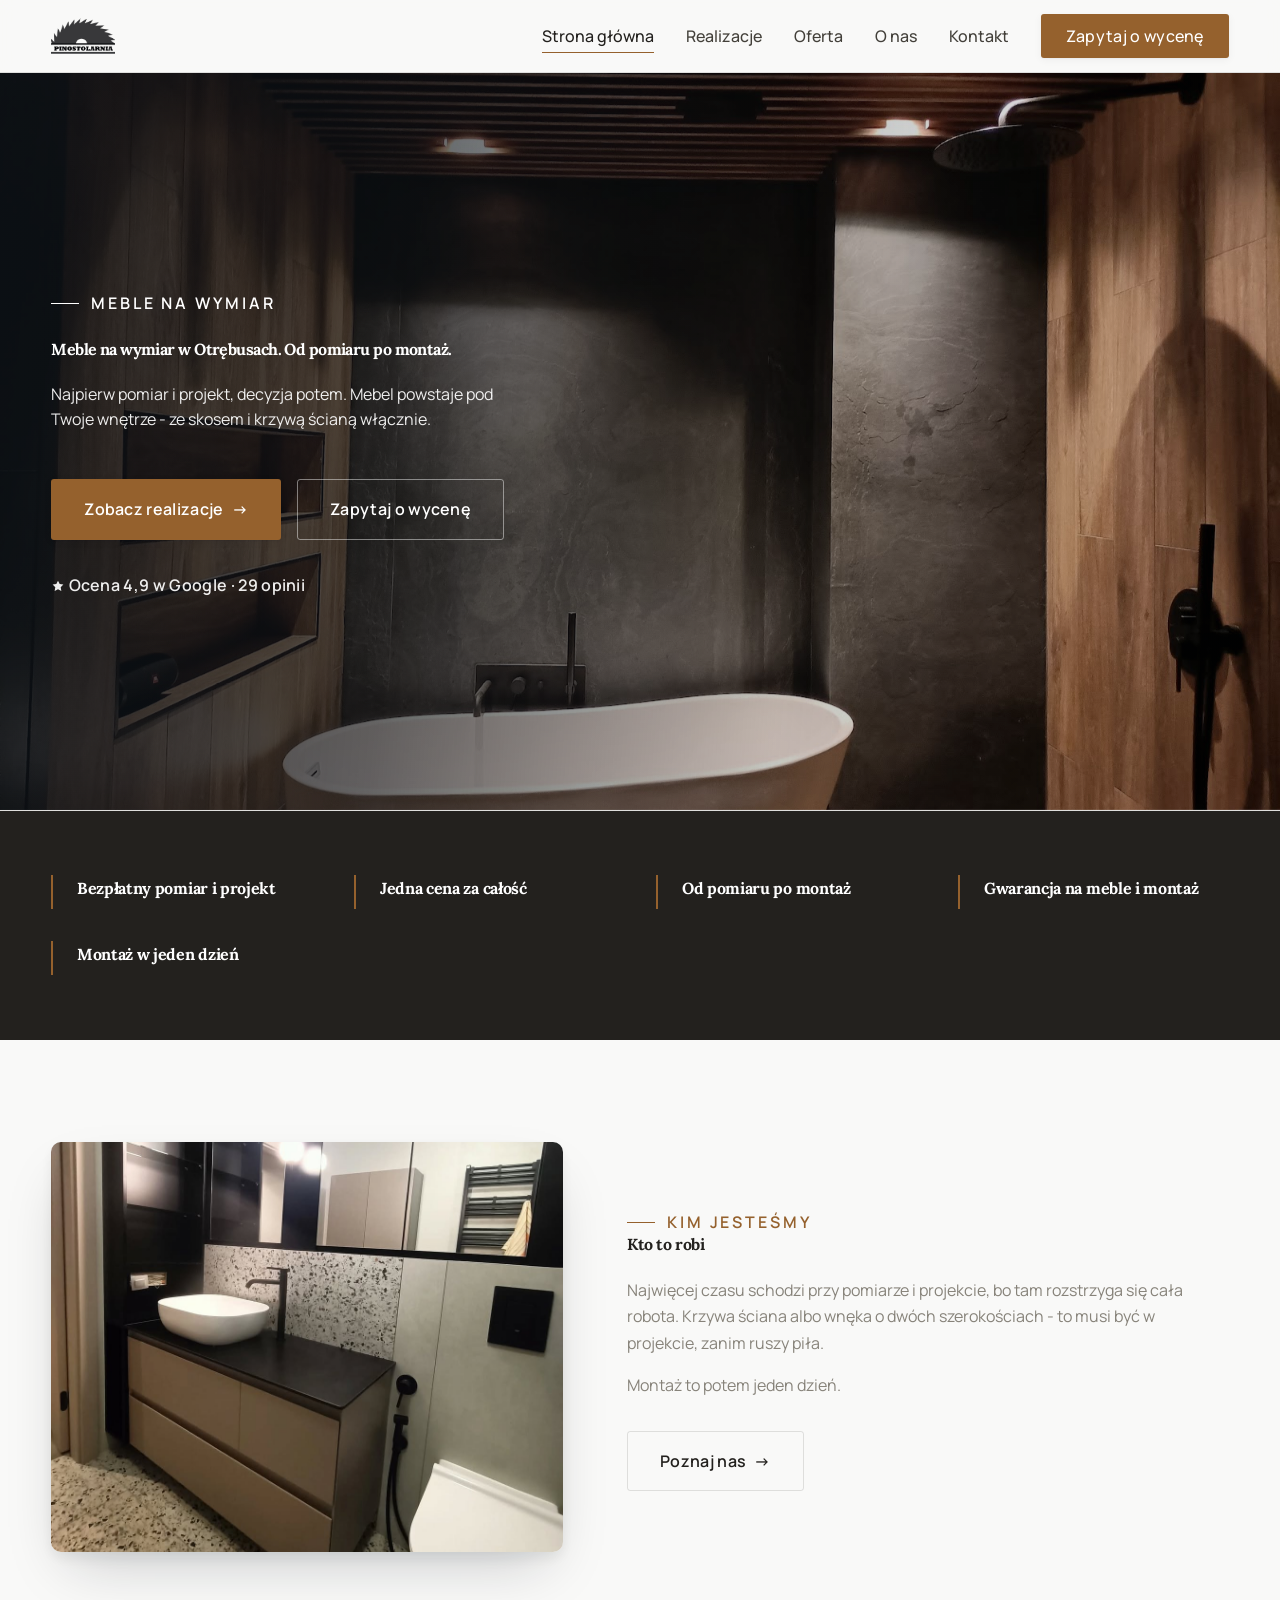
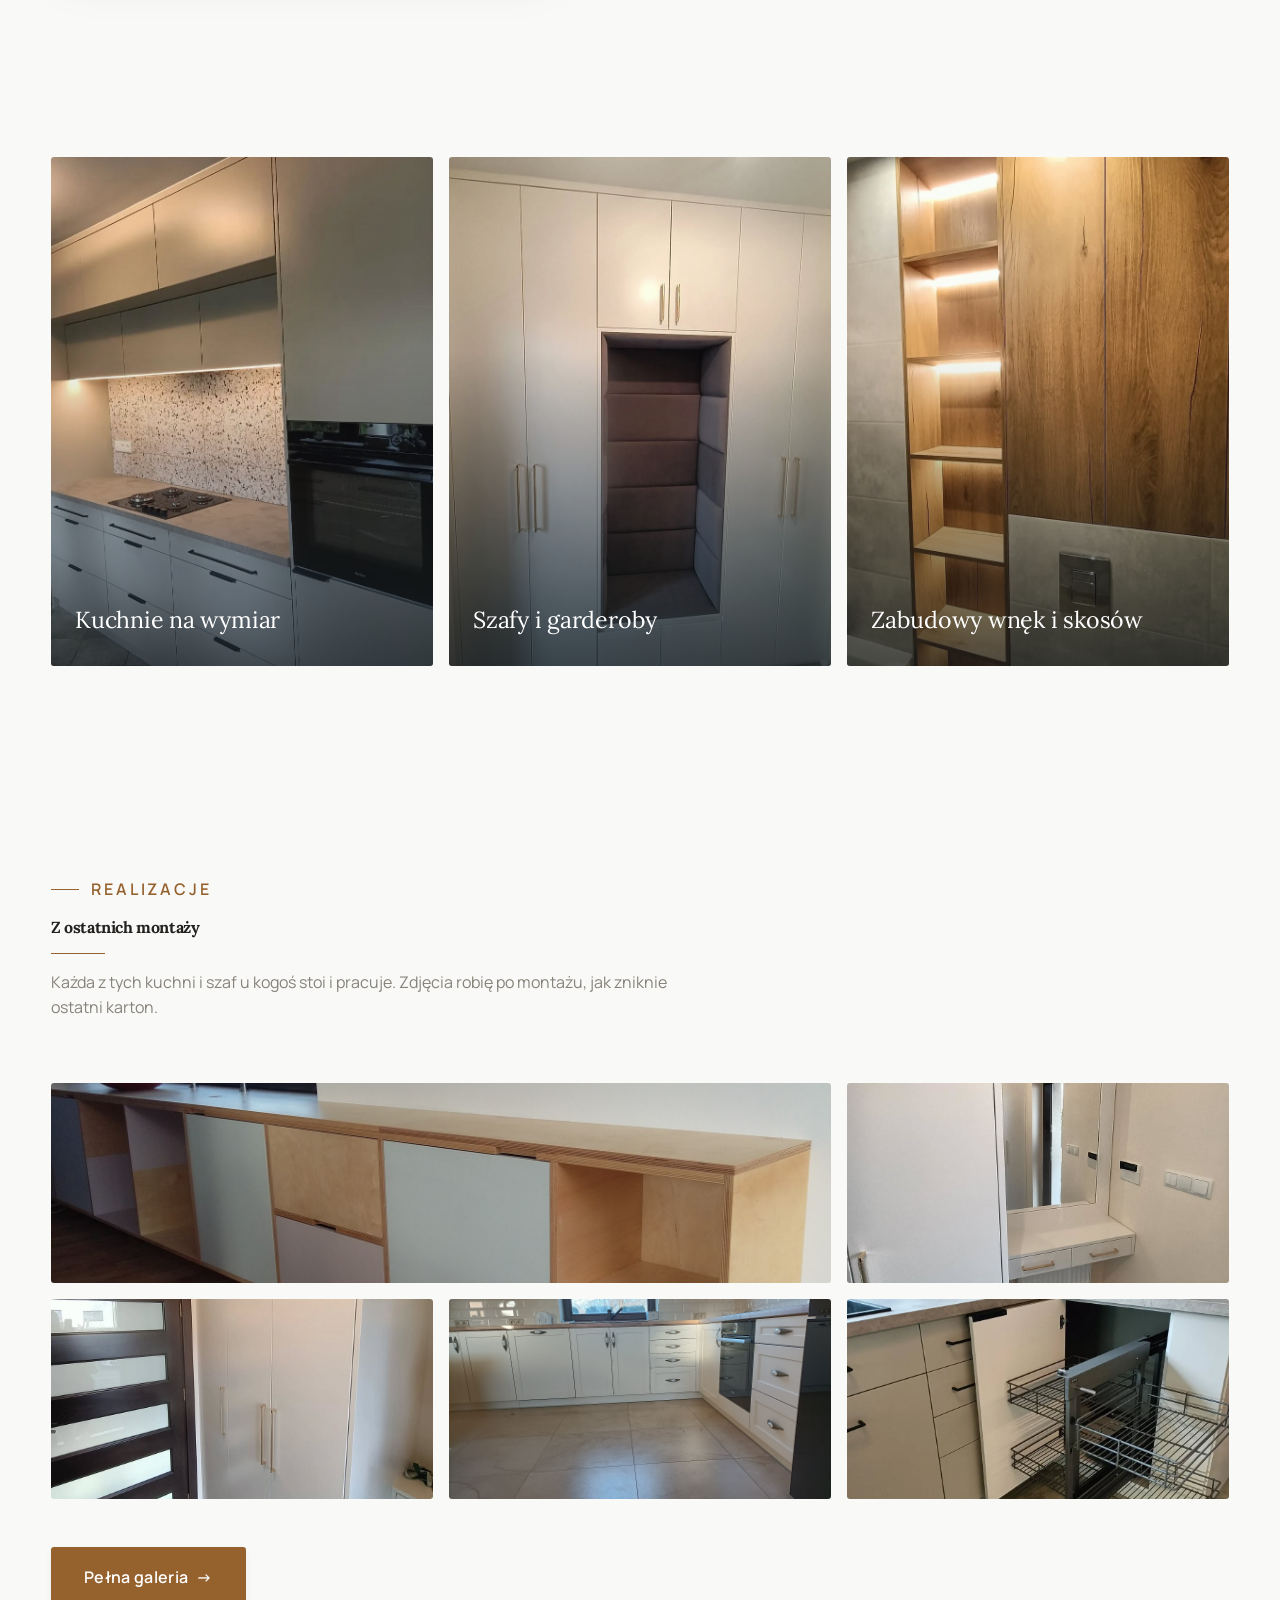
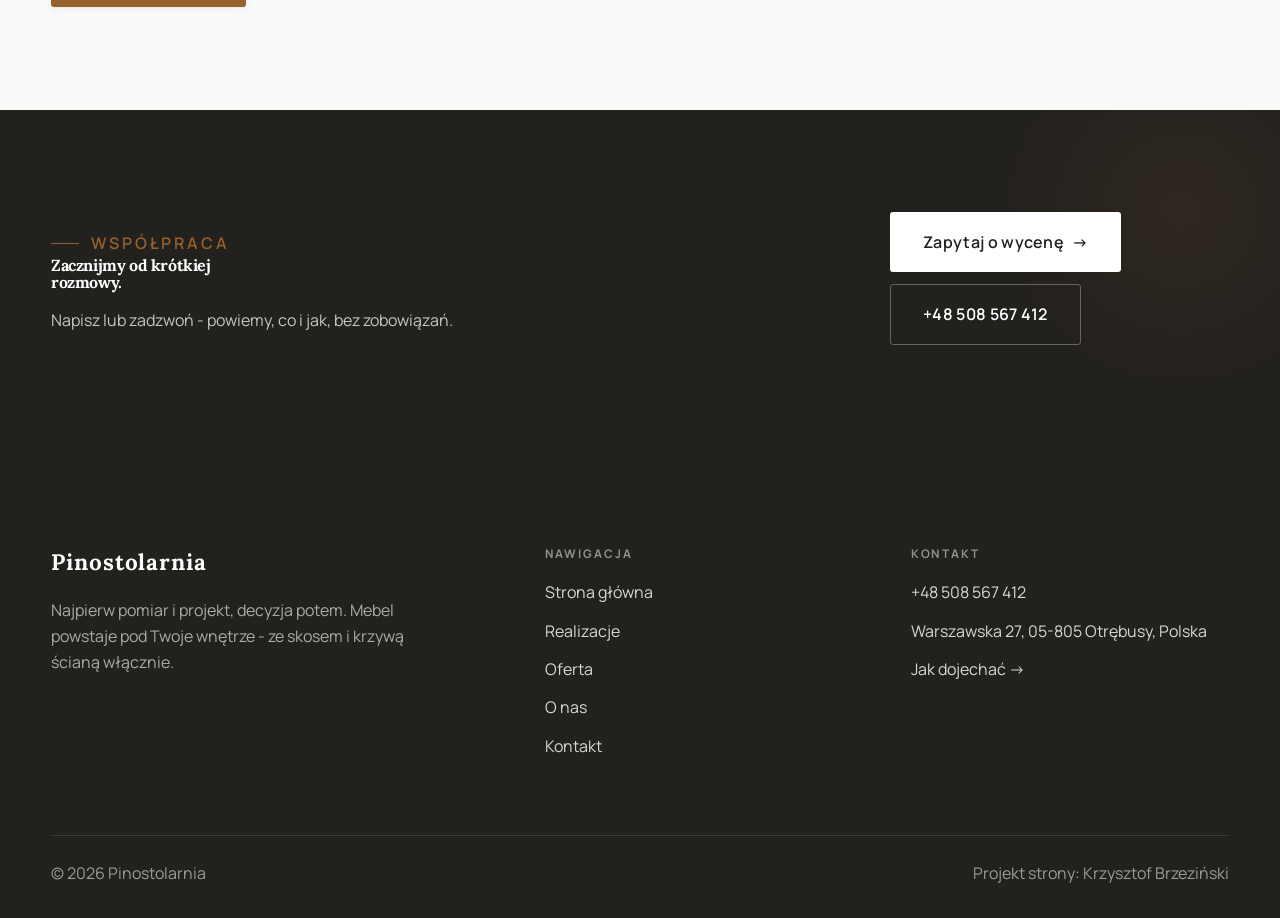
==== index.html @ 6ead6b7d "Strona demo: pinostolarnia" ====
<!DOCTYPE html>
<html lang="pl">
<head>
<meta charset="UTF-8">
<meta name="viewport" content="width=device-width, initial-scale=1.0">
<title>Meble na wymiar Otrębusy - kuchnie i szafy | Pinostolarnia</title>
<meta name="description" content="Meble na wymiar w Otrębusach: kuchnie, szafy i zabudowy pod Twoje wnętrze. Bezpłatny pomiar i projekt, jedna cena, montaż z gwarancją. Zadzwoń: +48 508 567 412.">
<link rel="preconnect" href="https://fonts.googleapis.com">
<link rel="preconnect" href="https://fonts.gstatic.com" crossorigin>
<link href="https://fonts.googleapis.com/css2?family=Lora:wght@500;600;700&family=Manrope:wght@400;500;600&display=swap" rel="stylesheet">
<link rel="stylesheet" href="assets/styles.css">
</head>
<body>

<header class="nav">
  <div class="wrap nav-inner">
    <a class="brand brand-has-logo" href="index.html"><img class="brand-logo" src="img/logo.png" alt="Pinostolarnia"></a>
    <nav class="nav-links">
      <a href="index.html" class="active">Strona główna</a>
      <a href="realizacje.html">Realizacje</a>
      <a href="oferta.html">Oferta</a>
      <a href="o-nas.html">O nas</a>
      <a href="kontakt.html">Kontakt</a>
      <a href="kontakt.html" class="btn btn-accent">Zapytaj o wycenę</a>
    </nav>
    <button class="nav-toggle" aria-label="Menu"><span></span><span></span><span></span></button>
  </div>
</header>

<section class="hero-cine">
  <img src="img/hero.jpg" alt="Pinostolarnia - Meble na wymiar w Otrębusach. Od pomiaru po montaż. ">
  <div class="wrap">
    <div class="hero-copy">
      <span class="eyebrow">Meble na wymiar</span>
      <h1>Meble na wymiar w Otrębusach. Od pomiaru po montaż. </h1>
      <p class="lead">Najpierw pomiar i projekt, decyzja potem. Mebel powstaje pod Twoje wnętrze - ze skosem i krzywą ścianą włącznie.</p>
      <div class="hero-actions">
        <a href="realizacje.html" class="btn btn-accent">Zobacz realizacje <span class="arr">→</span></a>
        <a href="kontakt.html" class="btn btn-ghost" style="color:#fff;border-color:rgba(255,255,255,.45)">Zapytaj o wycenę</a>
      </div>
      <div style="margin-top:var(--space-6);color:#fff;font-weight:600;letter-spacing:.02em;opacity:.92"><svg class="ico-star" width="14" height="14" viewBox="0 0 24 24" style="vertical-align:-2px" aria-hidden="true"><path d="M12 2.8l2.85 5.8 6.4.93-4.63 4.5 1.1 6.37L12 17.4l-5.72 3 1.1-6.37-4.63-4.5 6.4-.93L12 2.8Z" fill="currentColor"/></svg> Ocena 4,9 w Google · 29 opinii</div>
    </div>
  </div>
</section>
<section class="strip" style="padding-block:0">
  <div class="wrap">
    <div class="item reveal"><div class="k">Bezpłatny pomiar i projekt</div><div class="v"></div></div>
    <div class="item reveal"><div class="k">Jedna cena za całość</div><div class="v"></div></div>
    <div class="item reveal"><div class="k">Od pomiaru po montaż</div><div class="v"></div></div>
    <div class="item reveal"><div class="k">Gwarancja na meble i montaż</div><div class="v"></div></div>
    <div class="item reveal"><div class="k">Montaż w jeden dzień</div><div class="v"></div></div>
  </div>
</section>
<section>
  <div class="wrap split">
    <div class="split-art reveal"><img src="img/g1.jpg" alt="Pinostolarnia - realizacja" loading="lazy"></div>
    <div class="split-copy reveal">
      <span class="eyebrow">Kim jesteśmy</span>
      <h2>Kto to robi</h2>
      <p class="muted">Najwięcej czasu schodzi przy pomiarze i projekcie, bo tam rozstrzyga się cała robota. Krzywa ściana albo wnęka o dwóch szerokościach - to musi być w projekcie, zanim ruszy piła.</p>
      <p class="muted">Montaż to potem jeden dzień.</p>
      <a href="o-nas.html" class="btn btn-ghost">Poznaj nas <span class="arr">→</span></a>
    </div>
  </div>
</section>
<section class="gateways-band">
  <div class="wrap">
    <div class="gateways">
      <a href="oferta.html" class="gateway reveal"><img src="img/g2.jpg" alt="Kuchnie na wymiar" loading="lazy"><span class="g-ttl">Kuchnie na wymiar</span></a>
      <a href="oferta.html" class="gateway reveal"><img src="img/g3.jpg" alt="Szafy i garderoby" loading="lazy"><span class="g-ttl">Szafy i garderoby</span></a>
      <a href="oferta.html" class="gateway reveal"><img src="img/g4.jpg" alt="Zabudowy wnęk i skosów" loading="lazy"><span class="g-ttl">Zabudowy wnęk i skosów</span></a>
    </div>
  </div>
</section>
<section>
  <div class="wrap">
    <div class="head reveal">
      <span class="eyebrow">Realizacje</span>
      <h2>Z ostatnich montaży</h2>
      <p>Każda z tych kuchni i szaf u kogoś stoi i pracuje. Zdjęcia robię po montażu, jak zniknie ostatni karton.</p>
    </div>
    <div class="gallery">
      <div class="tile t-two3 reveal"><img src="img/g5.jpg" alt="Blat z litego drewna" loading="lazy"><div class="cap">Blat z litego drewna</div></div>
      <div class="tile t-third reveal"><img src="img/g6.jpg" alt="Mebel po montażu" loading="lazy"><div class="cap">Mebel po montażu</div></div>
      <div class="tile t-third reveal"><img src="img/g7.jpg" alt="Pinostolarnia" loading="lazy"></div>
      <div class="tile t-third reveal"><img src="img/g8.jpg" alt="Pinostolarnia" loading="lazy"></div>
      <div class="tile t-third reveal"><img src="img/g9.jpg" alt="Pinostolarnia" loading="lazy"></div>
    </div>
    <div style="margin-top:var(--space-7)" class="reveal"><a href="realizacje.html" class="btn btn-accent">Pełna galeria <span class="arr">→</span></a></div>
  </div>
</section>
<section class="cta">
  <div class="wrap">
    <div class="reveal">
      <span class="eyebrow">Współpraca</span>
      <h2>Zacznijmy od krótkiej rozmowy.</h2>
      <p>Napisz lub zadzwoń - powiemy, co i jak, bez zobowiązań.</p>
    </div>
    <div class="cta-actions reveal">
      <a href="kontakt.html" class="btn btn-light">Zapytaj o wycenę <span class="arr">→</span></a>
      <a href="tel:+48508567412" class="btn btn-ghost" style="color:#fff;border-color:rgba(255,255,255,.3)">+48 508 567 412</a>
    </div>
  </div>
</section>

<footer>
  <div class="wrap">
    <div class="foot-grid">
      <div class="foot-brand">
        <div class="name">Pinostolarnia</div>
        <p>Najpierw pomiar i projekt, decyzja potem. Mebel powstaje pod Twoje wnętrze - ze skosem i krzywą ścianą włącznie.</p>
      </div>
      <div class="foot-col">
        <h4>Nawigacja</h4>
        <a href="index.html">Strona główna</a>
        <a href="realizacje.html">Realizacje</a>
        <a href="oferta.html">Oferta</a>
        <a href="o-nas.html">O nas</a>
        <a href="kontakt.html">Kontakt</a>
      </div>
      <div class="foot-col">
        <h4>Kontakt</h4>
        <a href="tel:+48508567412">+48 508 567 412</a>
        <p>Warszawska 27, 05-805 Otrębusy, Polska</p>
        <a href="https://maps.google.com/?cid=7366572669131834254&g_mp=CiVnb29nbGUubWFwcy5wbGFjZXMudjEuUGxhY2VzLkdldFBsYWNlEAIYBCAA" target="_blank" rel="noopener">Jak dojechać →</a>
      </div>
    </div>
    <div class="foot-bot">
      <span>© 2026 Pinostolarnia</span>
      <span>Projekt strony: Krzysztof Brzeziński</span>
    </div>
  </div>
</footer>


<script src="assets/main.js"></script>
</body>
</html>
---- assets/styles.css ----
/* ============================================================
   STOLBASZ — premium, architektoniczny B2B fit-out
   Jasna paleta, zero brązu. System wg premium-web-craft.
   Projekt strony: Krzysztof Brzeziński
   ============================================================ */

:root{
  /* PALETA — jasna, architektoniczna, chłodna */
  --paper:#F3F1EC;          /* główne tło */
  --paper-2:#E6E3DB;        /* sekcje alternatywne (chłodny jasny szary) */
  --paper-3:#E6E3DB;        /* delikatne wypełnienia */
  --ink:#23211E;            /* tekst główny — chłodny grafit */
  --ink-soft:#43403A;       /* nagłówki drugorzędne */
  --muted:#87837A;          /* tekst poboczny */
  --line:rgba(35,33,30,.12);/* hairline */
  --accent:#8A6B3C;         /* stonowany petrol-slate — jedyny akcent */
  --accent-d:#6E5430;
  --accent-soft:rgba(138,107,60,.10);
  --dark:#23211E;           /* sekcje ciemne (stopka/CTA) */

  /* ODSTĘPY — skala 4/8 */
  --space-1:4px; --space-2:8px; --space-3:12px; --space-4:16px; --space-5:24px;
  --space-6:32px; --space-7:48px; --space-8:64px; --space-9:96px; --space-10:128px;

  /* TYPOGRAFIA — fluid clamp() (skala podbita 16.07.2026: większe, czytelniejsze litery — uwaga Adama) */
  --text-sm:clamp(.9rem,.87rem+.12vw,1rem);
  --text-base:clamp(1.08rem,1.04rem+.18vw,1.2rem);
  --text-lg:clamp(1.24rem,1.15rem+.34vw,1.44rem);
  --text-h3:clamp(1.34rem,1.22rem+.55vw,1.66rem);
  --text-h2:clamp(2.1rem,1.66rem+2.1vw,3.1rem);
  --text-h1:clamp(2.9rem,2.1rem+4vw,5.1rem);

  /* PROMIENIE — architektoniczne, raczej ostre */
  --r-sm:3px; --r-md:6px; --r-lg:10px;

  /* RUCH */
  --ease:cubic-bezier(.25,.46,.45,.94); --dur:.24s;

  /* CIENIE — miękkie, warstwowe */
  --sh-sm:0 1px 2px rgba(16,24,32,.04), 0 2px 8px rgba(16,24,32,.05);
  --sh-md:0 2px 6px rgba(16,24,32,.05), 0 12px 28px -8px rgba(16,24,32,.12);
  --sh-lg:0 6px 14px rgba(16,24,32,.07), 0 26px 56px -18px rgba(16,24,32,.22);

  --hairline:1px solid var(--line);

  --font-display:'Lora',serif;
  --font-body:'Manrope',sans-serif;
}

*{box-sizing:border-box;margin:0;padding:0}
html{scroll-behavior:smooth}
body{
  font-family:var(--font-body);
  font-size:var(--text-base);
  line-height:1.65;
  color:var(--ink);
  background:var(--paper);
  -webkit-font-smoothing:antialiased;
  text-rendering:optimizeLegibility;
}
img{max-width:100%;display:block}
a{color:inherit;text-decoration:none}

.wrap{width:min(92%,1180px);margin-inline:auto}
section{padding-block:clamp(52px,6.5vw,96px)}

h1,h2,h3{font-family:var(--font-display);font-weight:700;line-height:1.08;letter-spacing:-.02em;color:var(--ink)}
h1{font-size:var(--text-h1);letter-spacing:-.035em}
h2{font-size:var(--text-h2);letter-spacing:-.025em}
h3{font-size:var(--text-h3)}
p{max-width:65ch}

.eyebrow{
  font-family:var(--font-body);
  font-size:var(--text-sm);
  font-weight:600;
  letter-spacing:.18em;
  text-transform:uppercase;
  color:var(--accent);
  display:inline-flex;align-items:center;gap:var(--space-3);
}
.eyebrow::before{content:"";width:28px;height:1px;background:var(--accent);display:inline-block}

.muted{color:var(--muted)}
.lead{font-size:var(--text-lg);line-height:1.55;color:var(--ink-soft);max-width:50ch}

/* ---------- BUTTONS ---------- */
.btn{
  display:inline-flex;align-items:center;gap:var(--space-2);
  font-weight:600;font-size:var(--text-sm);letter-spacing:.02em;
  padding:var(--space-4) var(--space-6);
  border-radius:var(--r-sm);
  transition:transform var(--dur) var(--ease),box-shadow var(--dur) var(--ease),background var(--dur) var(--ease);
  cursor:pointer;border:1px solid transparent;
}
.btn-accent{background:var(--accent);color:#fff;box-shadow:var(--sh-sm)}
.btn-accent:hover{background:var(--accent-d);transform:translateY(-2px);box-shadow:var(--sh-md)}
.btn-accent:active{transform:translateY(0);box-shadow:var(--sh-sm)}
.btn-ghost{background:transparent;color:var(--ink);border-color:var(--line)}
.btn-ghost:hover{border-color:var(--accent);color:var(--accent);transform:translateY(-2px)}
.btn-light{background:#fff;color:var(--ink);box-shadow:var(--sh-sm)}
.btn-light:hover{transform:translateY(-2px);box-shadow:var(--sh-md)}
.btn .arr{transition:transform var(--dur) var(--ease)}
.btn:hover .arr{transform:translateX(4px)}

/* ---------- NAV ---------- */
.nav{
  position:sticky;top:0;z-index:50;
  background:color-mix(in srgb,var(--paper) 88%,transparent);
  backdrop-filter:saturate(140%) blur(10px);
  border-bottom:var(--hairline);
}
.nav-inner{display:flex;align-items:center;justify-content:space-between;height:72px}
.brand{display:flex;flex-direction:column;line-height:1}
.brand .name{font-family:var(--font-display);font-weight:800;font-size:1.35rem;letter-spacing:.04em}
.brand .sub{font-size:.62rem;letter-spacing:.34em;text-transform:uppercase;color:var(--muted);margin-top:5px}
.nav-links{display:flex;align-items:center;gap:var(--space-6)}
.nav-links a{font-size:var(--text-sm);font-weight:500;color:var(--ink-soft);position:relative;padding-block:4px;transition:color var(--dur) var(--ease)}
.nav-links a::after{content:"";position:absolute;left:0;bottom:0;width:0;height:1.5px;background:var(--accent);transition:width var(--dur) var(--ease)}
.nav-links a:hover,.nav-links a.active{color:var(--ink)}
.nav-links a:hover::after,.nav-links a.active::after{width:100%}
.nav-links .btn{padding:var(--space-2) var(--space-5)}
/* przyciski w nav: właściwy kolor (przebij .nav-links a) + bez podkreślenia */
.nav-links a.btn-accent{color:#fff}
.nav-links a.btn-ghost,.nav-links a.btn-light{color:var(--ink)}
.nav-links a.btn::after{display:none}
.nav-toggle{display:none;background:none;border:none;cursor:pointer;flex-direction:column;gap:5px;padding:8px}
.nav-toggle span{width:24px;height:2px;background:var(--ink);transition:var(--dur)}

/* ---------- HERO (split) ---------- */
.hero{position:relative;overflow:hidden;border-bottom:var(--hairline)}
.hero-grid{display:grid;grid-template-columns:1.05fr .95fr;gap:clamp(24px,4vw,60px);align-items:center;
  padding-block:clamp(36px,4.5vw,64px)}
.hero-copy .eyebrow{margin-bottom:var(--space-5)}
.hero-copy h1{margin-bottom:var(--space-5)}
.hero-copy .lead{margin-bottom:var(--space-7)}
.hero-actions{display:flex;flex-wrap:wrap;gap:var(--space-4)}
.hero-art{position:relative;aspect-ratio:4/3;border-radius:var(--r-lg);overflow:hidden;box-shadow:var(--sh-lg)}
.hero-art img{width:100%;height:100%;object-fit:cover}
.hero-art::after{content:"";position:absolute;inset:0;background:linear-gradient(180deg,transparent 55%,rgba(18,24,28,.28))}
.hero-badge{position:absolute;left:var(--space-5);bottom:var(--space-5);z-index:2;
  background:rgba(252,252,251,.94);backdrop-filter:blur(4px);
  border-radius:var(--r-md);padding:var(--space-4) var(--space-5);box-shadow:var(--sh-md);max-width:78%}
.hero-badge strong{display:block;font-family:var(--font-display);font-size:1rem;letter-spacing:-.01em}
.hero-badge span{font-size:var(--text-sm);color:var(--muted)}

/* ---------- HERO duży / kinowy (strona główna) ---------- */
.hero-cine{position:relative;min-height:clamp(560px,82vh,840px);min-height:clamp(560px,82svh,840px);display:flex;align-items:center;overflow:hidden;border-bottom:var(--hairline)}
.hero-cine>img{position:absolute;inset:0;width:100%;height:100%;object-fit:cover;z-index:0}
.hero-cine::after{content:"";position:absolute;inset:0;z-index:1;
  background:linear-gradient(95deg,rgba(13,18,23,.86) 0%,rgba(13,18,23,.64) 32%,rgba(13,18,23,.24) 62%,rgba(13,18,23,.04) 100%)}
.hero-cine .wrap{position:relative;z-index:2;padding-block:var(--space-8)}
.hero-cine .hero-copy{max-width:660px}
.hero-cine .eyebrow{color:#fff;margin-bottom:var(--space-5)}
.hero-cine .eyebrow::before{background:#fff}
.hero-cine h1{color:#fff;margin-bottom:var(--space-5);font-size:clamp(2.9rem,2rem+4.4vw,5.2rem)}
.hero-cine .lead{color:rgba(255,255,255,.92);max-width:48ch;margin-bottom:var(--space-7)}
.hero-cine .hero-actions{display:flex;flex-wrap:wrap;gap:var(--space-4)}
@media(max-width:680px){
  .hero-cine{min-height:clamp(520px,76vh,640px);min-height:clamp(520px,76svh,640px);align-items:flex-end}
  .hero-cine::after{background:linear-gradient(0deg,rgba(13,18,23,.9) 6%,rgba(13,18,23,.45) 55%,rgba(13,18,23,.25) 100%)}
  .hero-cine .wrap{padding-bottom:var(--space-9)}
}

/* full-bleed hero variant (podstrony) */
.pagehead{position:relative;min-height:46vh;min-height:46svh;display:flex;align-items:flex-end;overflow:hidden;border-bottom:var(--hairline)}
.pagehead img{position:absolute;inset:0;width:100%;height:100%;object-fit:cover}
.pagehead::after{content:"";position:absolute;inset:0;background:linear-gradient(180deg,rgba(18,24,28,.25),rgba(18,24,28,.62))}
.pagehead .wrap{position:relative;z-index:2;padding-block:var(--space-9);color:#fff}
.pagehead h1{color:#fff;max-width:18ch}
.pagehead .eyebrow{color:#fff}
.pagehead .eyebrow::before{background:#fff}
.pagehead p{color:rgba(255,255,255,.86);margin-top:var(--space-4);max-width:54ch}

/* ---------- STRIP (pasek skrótów / liczby) ---------- */
.strip{background:var(--dark);color:#fff}
.strip .wrap{display:grid;grid-template-columns:repeat(4,1fr);gap:var(--space-6);padding-block:var(--space-8)}
.strip .item .k{font-family:var(--font-display);font-size:clamp(1.6rem,1.2rem+1.4vw,2.4rem);font-weight:800;letter-spacing:-.02em;color:#fff}
.strip .item .v{font-size:var(--text-sm);color:rgba(255,255,255,.66);margin-top:var(--space-2);line-height:1.45}
.strip .item{border-left:2px solid var(--accent);padding-left:var(--space-5)}

/* ---------- SECTION HEAD ---------- */
.head{max-width:48rem;margin-bottom:var(--space-8)}
.head.center{margin-inline:auto;text-align:center}
.head .eyebrow{margin-bottom:var(--space-4)}
.head h2{margin-bottom:var(--space-4)}
.head p{color:var(--muted);font-size:var(--text-lg);line-height:1.55}
.head.center p{margin-inline:auto}

/* ---------- INTRO SPLIT ---------- */
.split{display:grid;grid-template-columns:.92fr 1.08fr;gap:clamp(28px,5vw,80px);align-items:center}
.split.rev{grid-template-columns:1.08fr .92fr}
.split.rev .split-art{order:-1}
.split-art{position:relative;aspect-ratio:5/4;border-radius:var(--r-lg);overflow:hidden;box-shadow:var(--sh-lg)}
.split-art img{width:100%;height:100%;object-fit:cover}
.split-copy h2{margin-bottom:var(--space-5)}
.split-copy p+p{margin-top:var(--space-4)}
.split-copy .btn{margin-top:var(--space-6)}

/* ---------- SERVICES (zakres) ---------- */
.svc-grid{display:grid;grid-template-columns:repeat(auto-fit,minmax(280px,1fr));gap:var(--space-5)}
.svc{background:#fff;border:var(--hairline);border-radius:var(--r-md);padding:var(--space-7) var(--space-6);
  transition:transform var(--dur) var(--ease),box-shadow var(--dur) var(--ease),border-color var(--dur) var(--ease);
  position:relative;overflow:hidden}
.svc::before{content:"";position:absolute;left:0;top:0;width:3px;height:0;background:var(--accent);transition:height var(--dur) var(--ease)}
.svc:hover{transform:translateY(-4px);box-shadow:var(--sh-md);border-color:transparent}
.svc:hover::before{height:100%}
.svc .ic{font-family:var(--font-display);font-size:.8rem;font-weight:700;letter-spacing:.12em;color:var(--accent);margin-bottom:var(--space-4)}
.svc h3{margin-bottom:var(--space-3);font-size:1.22rem}
.svc p{color:var(--muted);font-size:var(--text-base);line-height:1.6}

/* big detailed service rows */
.svc-row{display:grid;grid-template-columns:.8fr 1.2fr;gap:clamp(20px,4vw,60px);align-items:center;padding-block:var(--space-8)}
.svc-row+.svc-row{border-top:var(--hairline)}
.svc-row.rev{grid-template-columns:1.2fr .8fr}
.svc-row.rev .svc-row-art{order:-1}
.svc-row-art{aspect-ratio:4/3;border-radius:var(--r-md);overflow:hidden;box-shadow:var(--sh-md)}
.svc-row-art img{width:100%;height:100%;object-fit:cover}
.svc-row h3{font-size:1.5rem;margin-bottom:var(--space-4)}
.svc-row .num{font-family:var(--font-display);font-size:.85rem;font-weight:700;letter-spacing:.14em;color:var(--accent);display:block;margin-bottom:var(--space-3)}
.svc-row ul{list-style:none;margin-top:var(--space-4);display:flex;flex-direction:column;gap:var(--space-2)}
.svc-row li{position:relative;padding-left:var(--space-5);color:var(--muted);font-size:var(--text-base)}
.svc-row li::before{content:"";position:absolute;left:0;top:.62em;width:8px;height:1px;background:var(--accent)}

/* ---------- GALLERY (realizacje) ---------- */
.gallery{display:grid;grid-template-columns:repeat(12,1fr);gap:var(--space-4);grid-auto-rows:200px}
/* GALERIA MASONRY — pionowe zdjęcia (portrety beauty/wellness) bez przycinania: kolumny, height auto */
.gallery-masonry{column-count:3;column-gap:var(--space-4)}
@media(max-width:900px){.gallery-masonry{column-count:2}}
@media(max-width:560px){.gallery-masonry{column-count:1}}
.gallery-masonry .m-tile{break-inside:avoid;margin:0 0 var(--space-4);padding:0;position:relative;overflow:hidden;border-radius:var(--r-md);border:1px solid var(--line)}
.gallery-masonry .m-tile img{width:100%;height:auto;display:block}
.gallery-masonry .m-tile .cap{position:absolute;left:0;right:0;bottom:0;padding:var(--space-4);color:#fff;background:linear-gradient(0deg,rgba(0,0,0,.55),transparent);font-size:var(--text-sm)}
.gallery-masonry .m-tile .cap small{display:block;font-weight:400;opacity:.78;letter-spacing:.04em;text-transform:uppercase;font-size:.66rem;margin-top:3px}
.tile{position:relative;overflow:hidden;border-radius:var(--r-md);box-shadow:var(--sh-sm);
  transition:transform var(--dur) var(--ease),box-shadow var(--dur) var(--ease)}
.tile img{width:100%;height:100%;object-fit:cover;transition:transform .6s var(--ease)}
.tile:hover{box-shadow:var(--sh-md)}
.tile:hover img{transform:scale(1.05)}
.tile .cap{position:absolute;left:0;right:0;bottom:0;padding:var(--space-5) var(--space-4) var(--space-4);
  background:linear-gradient(transparent,rgba(18,24,28,.78));color:#fff;
  font-size:var(--text-sm);font-weight:600;letter-spacing:.01em;
  opacity:0;transform:translateY(8px);transition:var(--dur) var(--ease)}
.tile:hover .cap{opacity:1;transform:translateY(0)}
.tile .cap small{display:block;font-weight:400;opacity:.78;letter-spacing:.04em;text-transform:uppercase;font-size:.66rem;margin-top:3px}
/* bento spans */
.t-wide{grid-column:span 6}
.t-tall{grid-column:span 6;grid-row:span 2}
.t-std{grid-column:span 6}
.t-third{grid-column:span 4}
.t-two3{grid-column:span 8}

/* ---------- TRUST / WIARYGODNOŚĆ ---------- */
.trust{background:var(--paper-2)}
.trust-grid{display:grid;grid-template-columns:repeat(auto-fit,minmax(240px,1fr));gap:var(--space-5);margin-top:var(--space-7)}
.trust-card{background:#fff;border-radius:var(--r-md);padding:var(--space-7) var(--space-6);box-shadow:var(--sh-sm);border-top:3px solid var(--accent)}
.trust-card .big{font-family:var(--font-display);font-size:clamp(1.8rem,1.3rem+1.6vw,2.6rem);font-weight:800;letter-spacing:-.02em;color:var(--ink);line-height:1}
.trust-card h3{font-size:1.12rem;margin:var(--space-3) 0 var(--space-2)}
.trust-card p{color:var(--muted);font-size:var(--text-base);line-height:1.55}

/* ---------- CTA band ---------- */
.cta{background:var(--dark);color:#fff;position:relative;overflow:hidden}
.cta .wrap{display:grid;grid-template-columns:1.4fr .6fr;gap:var(--space-7);align-items:center;position:relative;z-index:2}
.cta h2{color:#fff;max-width:20ch}
.cta p{color:rgba(255,255,255,.74);margin-top:var(--space-4)}
.cta-actions{display:flex;flex-direction:column;gap:var(--space-3);align-items:flex-start}
.cta::before{content:"";position:absolute;right:-80px;top:-80px;width:360px;height:360px;border-radius:50%;
  background:radial-gradient(circle,var(--accent-soft),transparent 70%)}

/* ---------- CONTACT ---------- */
.contact-grid{display:grid;grid-template-columns:.85fr 1.15fr;gap:clamp(28px,4vw,56px);align-items:start}
.info-list{display:flex;flex-direction:column;gap:var(--space-2)}
.info-row{display:flex;gap:var(--space-4);align-items:flex-start;padding-block:var(--space-4);border-bottom:var(--hairline)}
.info-row .ic{flex:none;width:42px;height:42px;display:grid;place-items:center;border-radius:50%;
  background:var(--accent-soft);color:var(--accent);font-size:1.05rem}
.info-row .lbl{font-size:.72rem;letter-spacing:.14em;text-transform:uppercase;color:var(--muted)}
.info-row .val{font-weight:600;font-size:var(--text-base);margin-top:2px}
.info-row a.val:hover{color:var(--accent)}
.map{border:none;border-radius:var(--r-lg);box-shadow:var(--sh-md);width:100%;height:100%;min-height:380px;filter:grayscale(.2) contrast(1.02)}
.form{background:#fff;border:var(--hairline);border-radius:var(--r-lg);padding:clamp(24px,3vw,40px);box-shadow:var(--sh-sm)}
.form .fld{margin-bottom:var(--space-5)}
.form label{display:block;font-size:var(--text-sm);font-weight:600;margin-bottom:var(--space-2)}
.form input,.form textarea{width:100%;font-family:inherit;font-size:var(--text-base);color:var(--ink);
  padding:var(--space-4);border:var(--hairline);border-radius:var(--r-sm);background:var(--paper);transition:border-color var(--dur)}
.form input:focus,.form textarea:focus{outline:none;border-color:var(--accent);background:#fff}
.form textarea{resize:vertical;min-height:120px}
.form .note{font-size:var(--text-sm);color:var(--muted);margin-top:var(--space-3)}

/* ---------- FOOTER ---------- */
footer{background:var(--dark);color:#fff;padding-block:var(--space-9) var(--space-6)}
.foot-grid{display:grid;grid-template-columns:1.4fr 1fr 1fr;gap:var(--space-7);margin-bottom:var(--space-8)}
.foot-brand .name{font-family:var(--font-display);font-weight:800;font-size:1.4rem;letter-spacing:.04em}
.foot-brand p{color:rgba(255,255,255,.62);margin-top:var(--space-4);font-size:var(--text-base);max-width:38ch}
.foot-col h4{font-size:.74rem;letter-spacing:.16em;text-transform:uppercase;color:rgba(255,255,255,.5);margin-bottom:var(--space-4)}
.foot-col a,.foot-col p{display:block;color:rgba(255,255,255,.82);font-size:var(--text-base);margin-bottom:var(--space-3)}
.foot-col a:hover{color:#fff}
.foot-bot{border-top:1px solid rgba(255,255,255,.12);padding-top:var(--space-5);display:flex;justify-content:space-between;flex-wrap:wrap;gap:var(--space-3);
  font-size:var(--text-sm);color:rgba(255,255,255,.55)}
.foot-bot a:hover{color:#fff}

/* ---------- REVEAL ---------- */
.reveal{opacity:0;transform:translateY(22px);transition:opacity .6s var(--ease),transform .6s var(--ease)}
.reveal.in{opacity:1;transform:none}

/* ---------- RESPONSIVE ---------- */
@media(max-width:920px){
  .hero-grid,.split,.split.rev,.svc-row,.svc-row.rev,.cta .wrap,.contact-grid,.foot-grid{grid-template-columns:1fr}
  .split.rev .split-art,.svc-row.rev .svc-row-art{order:0}
  .hero-art{aspect-ratio:16/10;max-height:420px}
  .strip .wrap{grid-template-columns:repeat(2,1fr);gap:var(--space-7)}
  .gallery{grid-auto-rows:180px}
  .t-wide,.t-tall,.t-std,.t-third,.t-two3{grid-column:span 6}
  .t-tall{grid-row:span 1}
  .cta-actions{flex-direction:row;flex-wrap:wrap}
  .foot-grid{gap:var(--space-6)}
}
@media(max-width:680px){
  .nav-links{position:fixed;inset:72px 0 auto 0;background:var(--paper);flex-direction:column;align-items:stretch;
    gap:0;padding:var(--space-4) 6%;border-bottom:var(--hairline);box-shadow:var(--sh-md);
    transform:translateY(-120%);transition:transform var(--dur) var(--ease)}
  .nav-links.open{transform:translateY(0)}
  .nav-links a{padding-block:var(--space-4);border-bottom:var(--hairline)}
  .nav-links .btn{margin-top:var(--space-3);justify-content:center}
  .nav-toggle{display:flex}
  .strip .wrap{grid-template-columns:1fr}
  .gallery{grid-template-columns:repeat(6,1fr)}
  .foot-grid{grid-template-columns:1fr}
}
@media(prefers-reduced-motion:reduce){
  *{animation-duration:.01ms!important;transition:none!important}
  .reveal{opacity:1!important;transform:none!important}
  html{scroll-behavior:auto}
}

/* ============================================================
   PREMIUM LAYER — destylat deep-researchu branż (anty-AI, spokój).
   Zmienne STOLBASZ (--accent/--ink/--paper/--line/--dark). Ruch ledwo
   zauważalny, krzywa cubic-bezier(.16,.84,.44,1); prefers-reduced-motion
   pokryte blanketem wyżej. Karty hairline zamiast cieni = #1 sygnał „nie-AI".
   ============================================================ */

/* więcej oddechu między sekcjami (liderzy: 110-130px) */
section{padding-block:clamp(64px,8vw,128px)}

/* 1) Aksamitny reveal — dłuższa, miękka krzywa zamiast „skoku" */
.reveal{transition:opacity .9s cubic-bezier(.16,.84,.44,1),transform .9s cubic-bezier(.16,.84,.44,1);will-change:opacity,transform}
/* stagger TYLKO w galerii (tam pozycja = porządek dzieci) */
.gallery .reveal:nth-child(2){transition-delay:.07s}
.gallery .reveal:nth-child(3){transition-delay:.14s}
.gallery .reveal:nth-child(4){transition-delay:.21s}
.gallery .reveal:nth-child(5){transition-delay:.28s}
.gallery .reveal:nth-child(6){transition-delay:.35s}

/* 2) Hero STATYCZNY na .hero-cine — Ken Burns CAŁKIEM WYŁĄCZONY 26.06 (3. zgłoszenie Szymona).
   GENEZA: animowanie scale na <img> hero z teksturami (cegły/framugi) re-samplinguje obraz
   klatka po klatce → na części ekranów drobne drganie/shimmer = „heroshot się trzęsie".
   translateY usunięto wcześniej, scale-only + will-change/GPU NIE wystarczyły do GWARANCJI gładkości.
   Krzysztof zażądał pewności („make sure, że błąd się nie pojawi") > efekt. Zero animacji = 0% drgania.
   Delikatny zoom zostaje TYLKO w pełnoekranowych hero gastro/studio (hg-bg/hs-bg — tło, inny
   mechanizm, chwalone, nigdy nie zgłaszane). NIE wracać do KB na .hero-cine bez realnego testu
   na sprzęcie klienta — to ryzyko regresji „trzęsienia”. */
/* BEZPIECZNY "wow" na hero = jednorazowy FADE-IN (opacity), nie zoom.
   opacity nie dotyka bitmapy → gładkie na KAŻDYM zdjęciu/ekranie/GPU, zero ryzyka migotania.
   Geometryczny ruch (scale/translate) na .hero-cine jest ZAKAZANY (bramka pilnuje). */
@keyframes heroFade{from{opacity:0}to{opacity:1}}
.hero-cine>img{transform:none;animation:heroFade 1.1s ease-out both}

/* 3) Akcentowy hairline pod nagłówkiem sekcji, który „rysuje się" przy wejściu */
.head h2{position:relative;padding-bottom:18px}
.head h2::after{content:"";position:absolute;left:0;bottom:0;height:1px;width:0;background:var(--accent);transition:width 1s cubic-bezier(.16,.84,.44,1) .15s}
.head.center h2::after{left:50%;transform:translateX(-50%)}
.head.reveal.in h2::after,.head.center.reveal.in h2::after{width:54px}

/* 4) Karty HAIRLINE zamiast cieni/zaokrągleń (najmocniejszy anty-AI detal) */
.svc{background:transparent;border:1px solid var(--line);border-radius:var(--r-sm);box-shadow:none}
.svc:hover{box-shadow:none;border-color:var(--accent);transform:translateY(-3px)}
.trust-card{background:transparent;box-shadow:none;border:1px solid var(--line);border-top:2px solid var(--accent);border-radius:var(--r-sm)}
.tile{box-shadow:none;border-radius:var(--r-sm)}
.tile:hover{box-shadow:none}

/* 5) Sticky-nav kondensuje się po przewinięciu (sygnał dopracowania) */
.nav{transition:box-shadow .4s ease,background .4s ease}
.nav.is-stuck{box-shadow:0 1px 0 var(--line),0 14px 30px -24px rgba(0,0,0,.45)}
.nav-inner{transition:height .35s var(--ease)}
.nav.is-stuck .nav-inner{height:60px}

/* 6) MANIFESTO — pełnoekranowy cytat-bohater (zastępuje generyczne „Dlaczego my") */
.manifesto{background:var(--paper-2);text-align:center}
.manifesto .wrap{max-width:60rem}
.manifesto p{font-family:var(--font-display);font-style:italic;font-size:clamp(1.6rem,1rem+2.4vw,2.8rem);line-height:1.32;color:var(--ink-soft);margin-inline:auto;max-width:26ch;position:relative;padding-top:var(--space-8)}
.manifesto p::before{content:"";position:absolute;top:0;left:50%;transform:translateX(-50%);width:54px;height:1px;background:var(--accent)}
.manifesto p span{color:var(--accent);font-style:italic}

/* 7) GATEWAYS — 3 duże bramy-zdjęcia (zamiast paska menu usług) */
.gateways{display:grid;grid-template-columns:repeat(3,1fr);gap:var(--space-4)}
.gateway{position:relative;aspect-ratio:3/4;overflow:hidden;border-radius:var(--r-sm);display:block}
.gateway img{width:100%;height:100%;object-fit:cover;transition:transform .8s var(--ease),filter .5s var(--ease)}
.gateway::after{content:"";position:absolute;inset:0;background:linear-gradient(180deg,transparent 38%,rgba(18,24,28,.74))}
.gateway:hover img{transform:scale(1.05);filter:brightness(1.05)}
.gateway .g-ttl{position:absolute;left:0;right:0;bottom:0;z-index:2;padding:var(--space-6) var(--space-5);color:#fff;font-family:var(--font-display);font-size:1.45rem;letter-spacing:-.01em;line-height:1.15}
.gateway .g-ttl small{display:block;font-family:var(--font-body);font-size:var(--text-sm);font-weight:400;opacity:.82;letter-spacing:.03em;margin-top:5px}
@media(max-width:760px){.gateways{grid-template-columns:1fr}.gateway{aspect-ratio:16/10}}

/* 8) LOGO klienta w nagłówku (gdy podane --logo) */
/* 52px domyślnie (feedback Bartka 06.07.2026: 40px ginęło, uwaga padła 3x; ~56px sprawdzone na żywym demie anna-borowiec-makeup) */
.brand-logo{height:64px;width:auto;max-width:300px;object-fit:contain;display:block}
.nav.is-stuck .brand-logo{height:52px}
@media(max-width:680px){.brand-logo{height:46px;max-width:210px}}

/* === auto-paleta ze zdjęć klienta (dopasowanie do estetyki socials) === */
:root{--accent:#95612D;--accent-d:#71481E;--accent-soft:rgba(149,97,45,0.10);--paper:#F9F9F8;--paper-2:#EFEEED;--paper-3:#E8E7E5;}
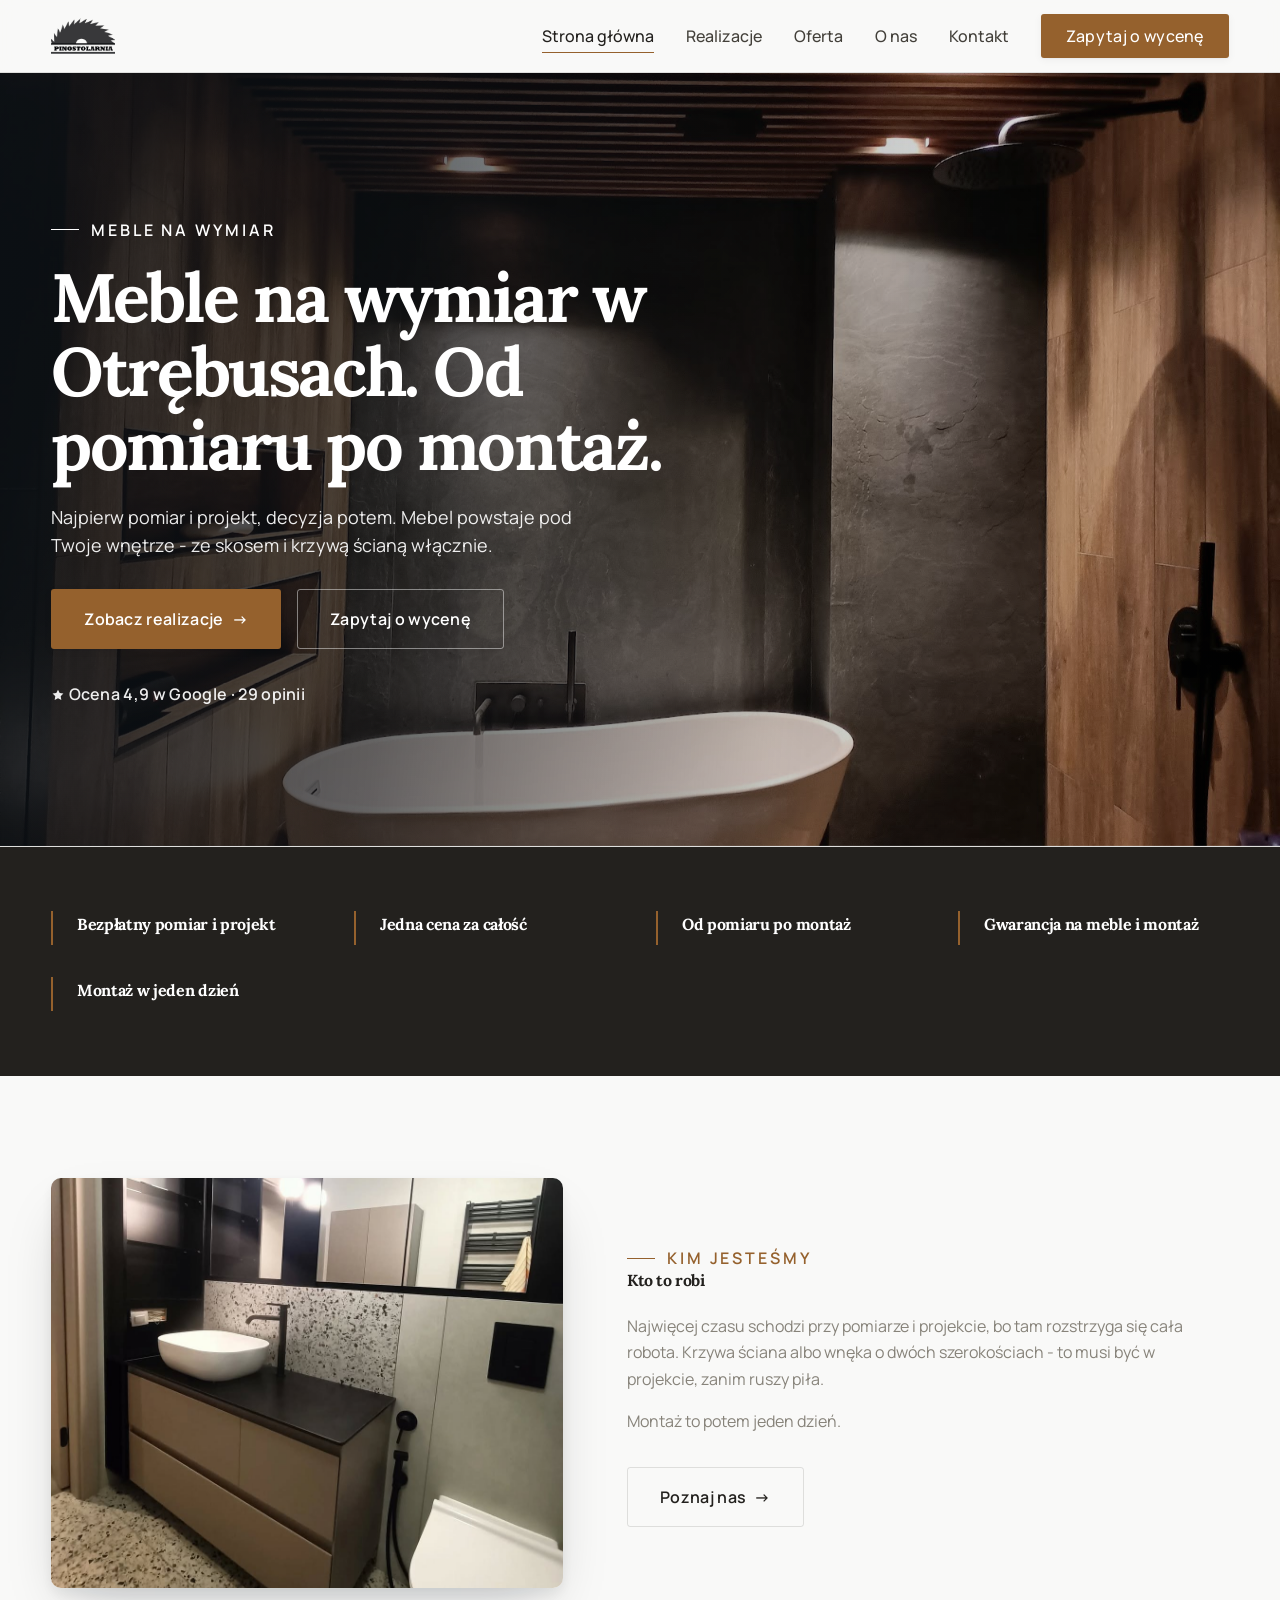
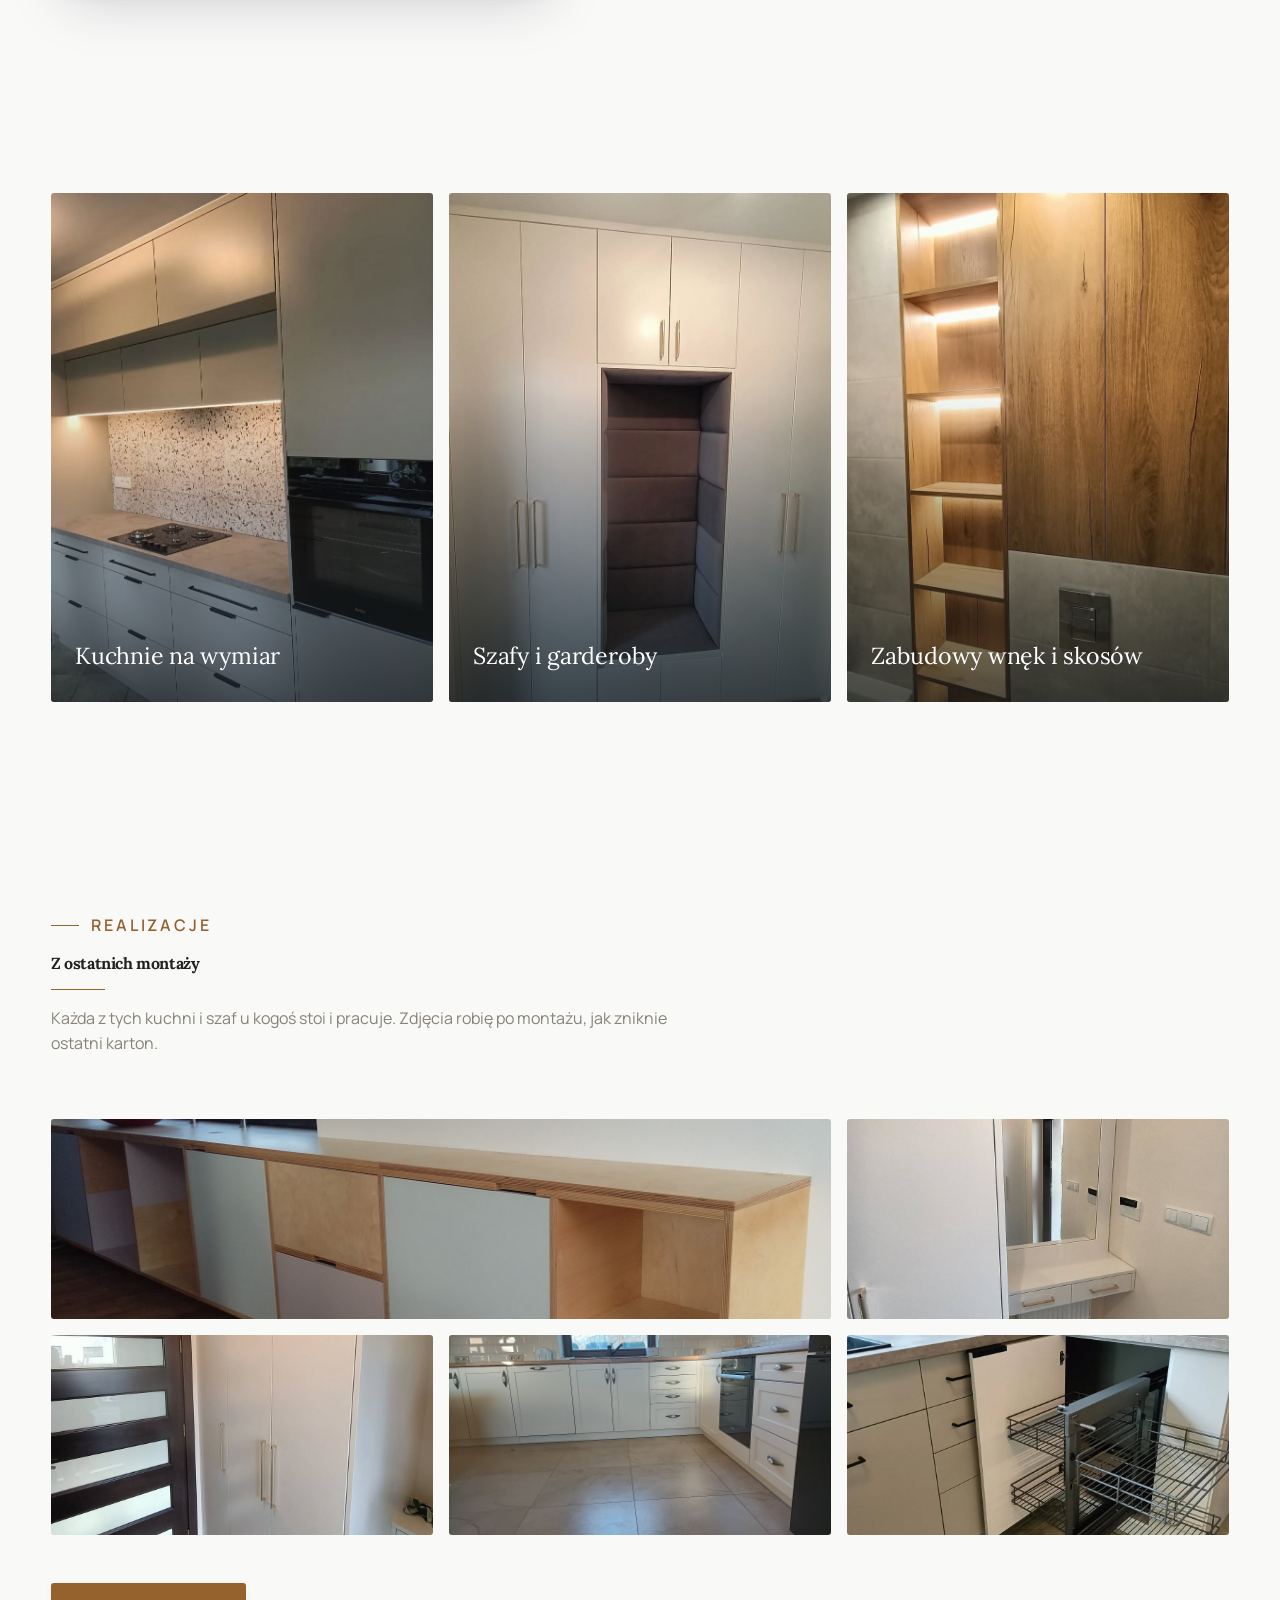
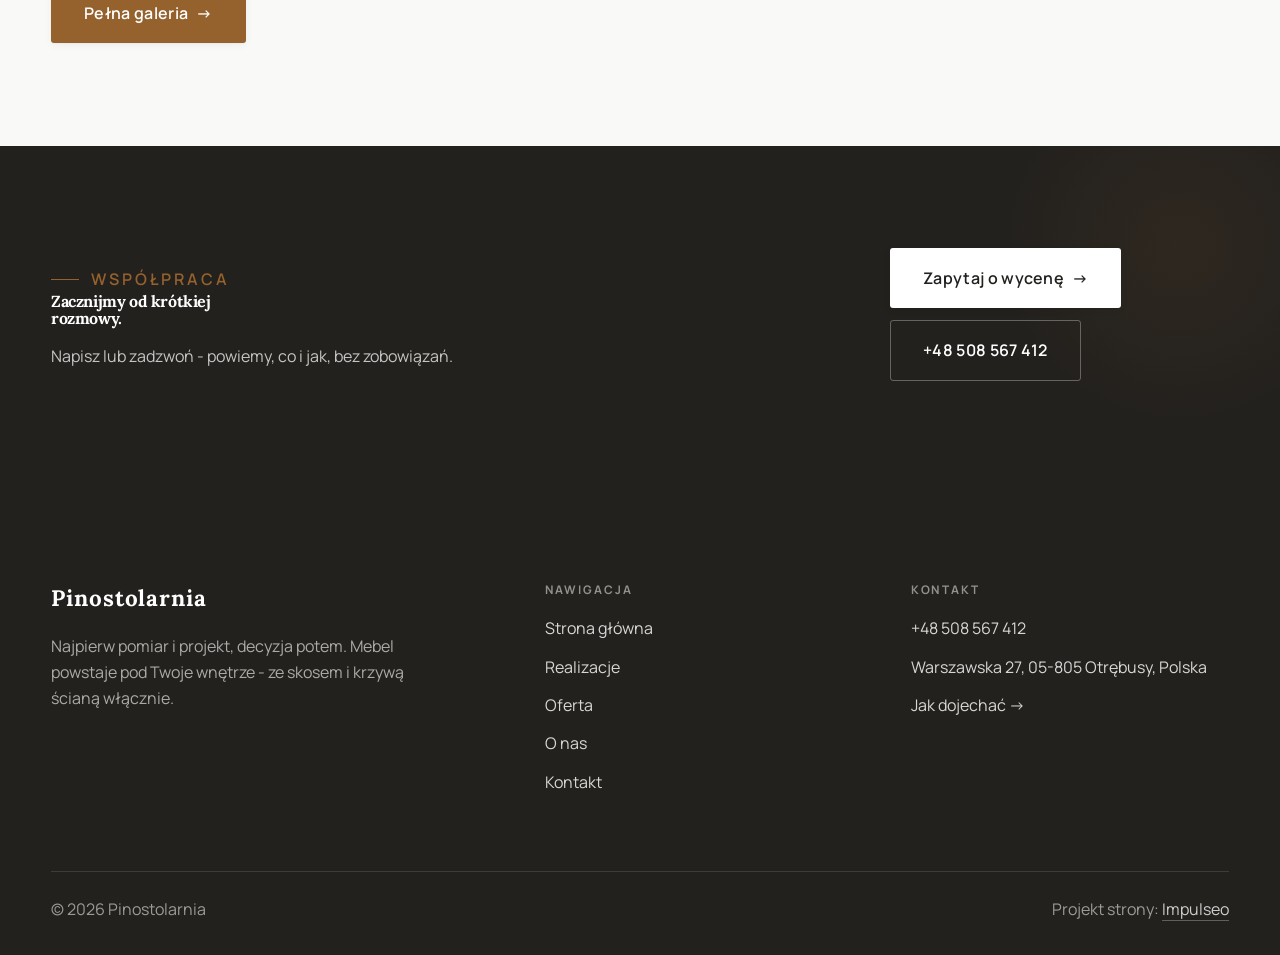
==== commit 202d39bd: "Stopka: podpis Impulseo z linkiem + poprawka znikajacego napisu w naglowku" ====
--- a/index.html
+++ b/index.html
@@ -127,7 +127,7 @@
     </div>
     <div class="foot-bot">
       <span>© 2026 Pinostolarnia</span>
-      <span>Projekt strony: Krzysztof Brzeziński</span>
+      <span>Projekt strony: <a class="foot-credit" href="https://impulseo.pl" target="_blank" rel="noopener">Impulseo</a></span>
     </div>
   </div>
 </footer>
--- a/assets/styles.css
+++ b/assets/styles.css
@@ -1,7 +1,7 @@
 /* ============================================================
    STOLBASZ — premium, architektoniczny B2B fit-out
    Jasna paleta, zero brązu. System wg premium-web-craft.
-   Projekt strony: Krzysztof Brzeziński
+   Projekt strony: Impulseo (impulseo.pl)
    ============================================================ */
 
 :root{
@@ -409,3 +409,64 @@
 
 /* === auto-paleta ze zdjęć klienta (dopasowanie do estetyki socials) === */
 :root{--accent:#95612D;--accent-d:#71481E;--accent-soft:rgba(149,97,45,0.10);--paper:#F9F9F8;--paper-2:#EFEEED;--paper-3:#E8E7E5;}
+
+/* === HERO-FIT (29.07.2026) — hero DOPASOWUJE SIĘ do wysokości okna =========================
+   Zgłoszenie K. 29.07: na jego laptopie przyciski CTA w hero były ucięte dolną krawędzią
+   (Modern House). Pomiar headless (1512x879 → realny widok 792 px): dolna krawędź CTA
+   wypadała 123 px POD ekranem. Nawet przy maksymalnym oknie (982) było -20 px.
+
+   DLACZEGO POPRZEDNI FIX NIE DZIAŁAŁ: 27.07 dołożyliśmy @media(max-height:820px) — próg.
+   Widok K. ma ~792-895 px, czyli TUŻ NAD progiem → reguła w ogóle się nie włączała.
+   Progi są kruche: każdy inny laptop/dok/pasek zakładek przesuwa granicę.
+
+   ROZWIĄZANIE: zero progów. Każdy rozmiar, który decyduje o wysokości hero (typografia,
+   odstępy, padding), dostaje `min(dotychczasowa-wartość, X svh)` — czyli na wysokim ekranie
+   nic się nie zmienia, a im niższe okno, tym płynniej mniejsze. Treści NIE ucinamy.
+
+   Doklejane na SAM KONIEC styles.css (po motion) → wygrywa kaskadę, nie rusza reguł w miejscu.
+   Weryfikacja: tools-retrofit/measure_fold.py (mierzy zapas pod CTA dla 720/800/879/982). */
+
+/* ---------- HERO KINOWY (strona główna, rodziny „editorial") ---------- */
+.hero-cine .wrap{padding-block:min(var(--space-8),4svh)}
+.hero-cine .eyebrow{margin-bottom:min(var(--space-5),2svh)}
+.hero-cine h1{font-size:min(clamp(2.9rem,2rem + 4.4vw,5.2rem),7.6svh);
+  margin-bottom:min(var(--space-5),2.4svh)}
+.hero-cine .lead{font-size:min(1.125rem,2.3svh);line-height:1.55;
+  margin-bottom:min(var(--space-7),3.2svh)}
+
+/* ---------- HERO FACHOWCY — wariant A (pełny ekran) ---------- */
+.hf-panel{padding-top:min(clamp(6.5rem,13vh,9rem),11svh);
+  padding-bottom:min(clamp(2.6rem,6vh,3.6rem),4svh)}
+.hf-title{font-size:min(clamp(2.3rem,1.6rem + 3.2vw,4.3rem),7svh);
+  margin-top:min(var(--space-4),1.8svh);margin-bottom:min(var(--space-4),1.8svh)}
+.hf-lead{font-size:min(1.18rem,2.3svh);line-height:1.5}
+.hf-phone{margin-top:min(var(--space-6),2.8svh);margin-bottom:min(var(--space-5),2.2svh)}
+.hf-phone-num{font-size:min(clamp(2rem,1.5rem + 2.4vw,3.05rem),5.2svh)}
+.hf-trust{margin-top:min(var(--space-6),2.6svh);padding-top:min(var(--space-4),1.6svh)}
+
+/* Telefon: tam liczy się czytelność, nie upychanie — skalowanie wysokością wyłączone,
+   bo przy 844 px wysokości ekranu svh-limity zaczęłyby zmniejszać tekst bez potrzeby. */
+@media(max-width:680px){
+  .hero-cine h1{font-size:clamp(1.9rem,1.15rem + 4.4vw,2.7rem)}
+  .hero-cine .lead{font-size:.98rem}
+  .hf-title{font-size:clamp(2.1rem,1.6rem + 3.2vw,3rem)}
+  .hf-lead{font-size:1rem}
+  .hf-phone-num{font-size:clamp(1.9rem,1.5rem + 2.4vw,2.5rem)}
+}
+/* === /HERO-FIT === */
+
+
+/* ====== IMPULSEO-FIX-20260731 ======================================================
+   1) PODPIS w stopce jest teraz linkiem do impulseo.pl - ma być widocznie klikalny.
+   2) ŻYWY NAGŁÓWEK: warstwa przenikających kadrów (.mt-hero-layer) miała z-index:1, więc
+      lądowała NAD przyciemnieniem hero, a w rodzinie „fachowcy" nawet nad panelem z tekstem
+      (.hf-panel nie miał własnego z-index). Efekt: przy zmianie zdjęcia napis znikał i wracał.
+      Teraz warstwa idzie tam, gdzie zdjęcie tła (z-index:-2), a treść nagłówka dostaje twardy
+      z-index:3. Zmieniają się WYŁĄCZNIE zdjęcia w tle - napis stoi nieruchomo.
+      (hero-cine celowo pominięte: tam img ma z-index:0 i układ był poprawny.) */
+.foot-bot a.foot-credit{color:rgba(255,255,255,.78);text-decoration:none;border-bottom:1px solid rgba(255,255,255,.28)}
+.foot-bot a.foot-credit:hover{color:#fff;border-bottom-color:#fff}
+.hero-fach > img.mt-hero-layer,.hero-gastro > img.mt-hero-layer,.hero-auto > img.mt-hero-layer,
+.hero-dom > img.mt-hero-layer,.hero-studio > img.mt-hero-layer{z-index:-2}
+.hf-panel,.hf-inner,.hd-panel,.hk-panel,.ha-inner,.hs-inner,.hg-inner{position:relative;z-index:3}
+/* ====== koniec IMPULSEO-FIX-20260731 ====== */
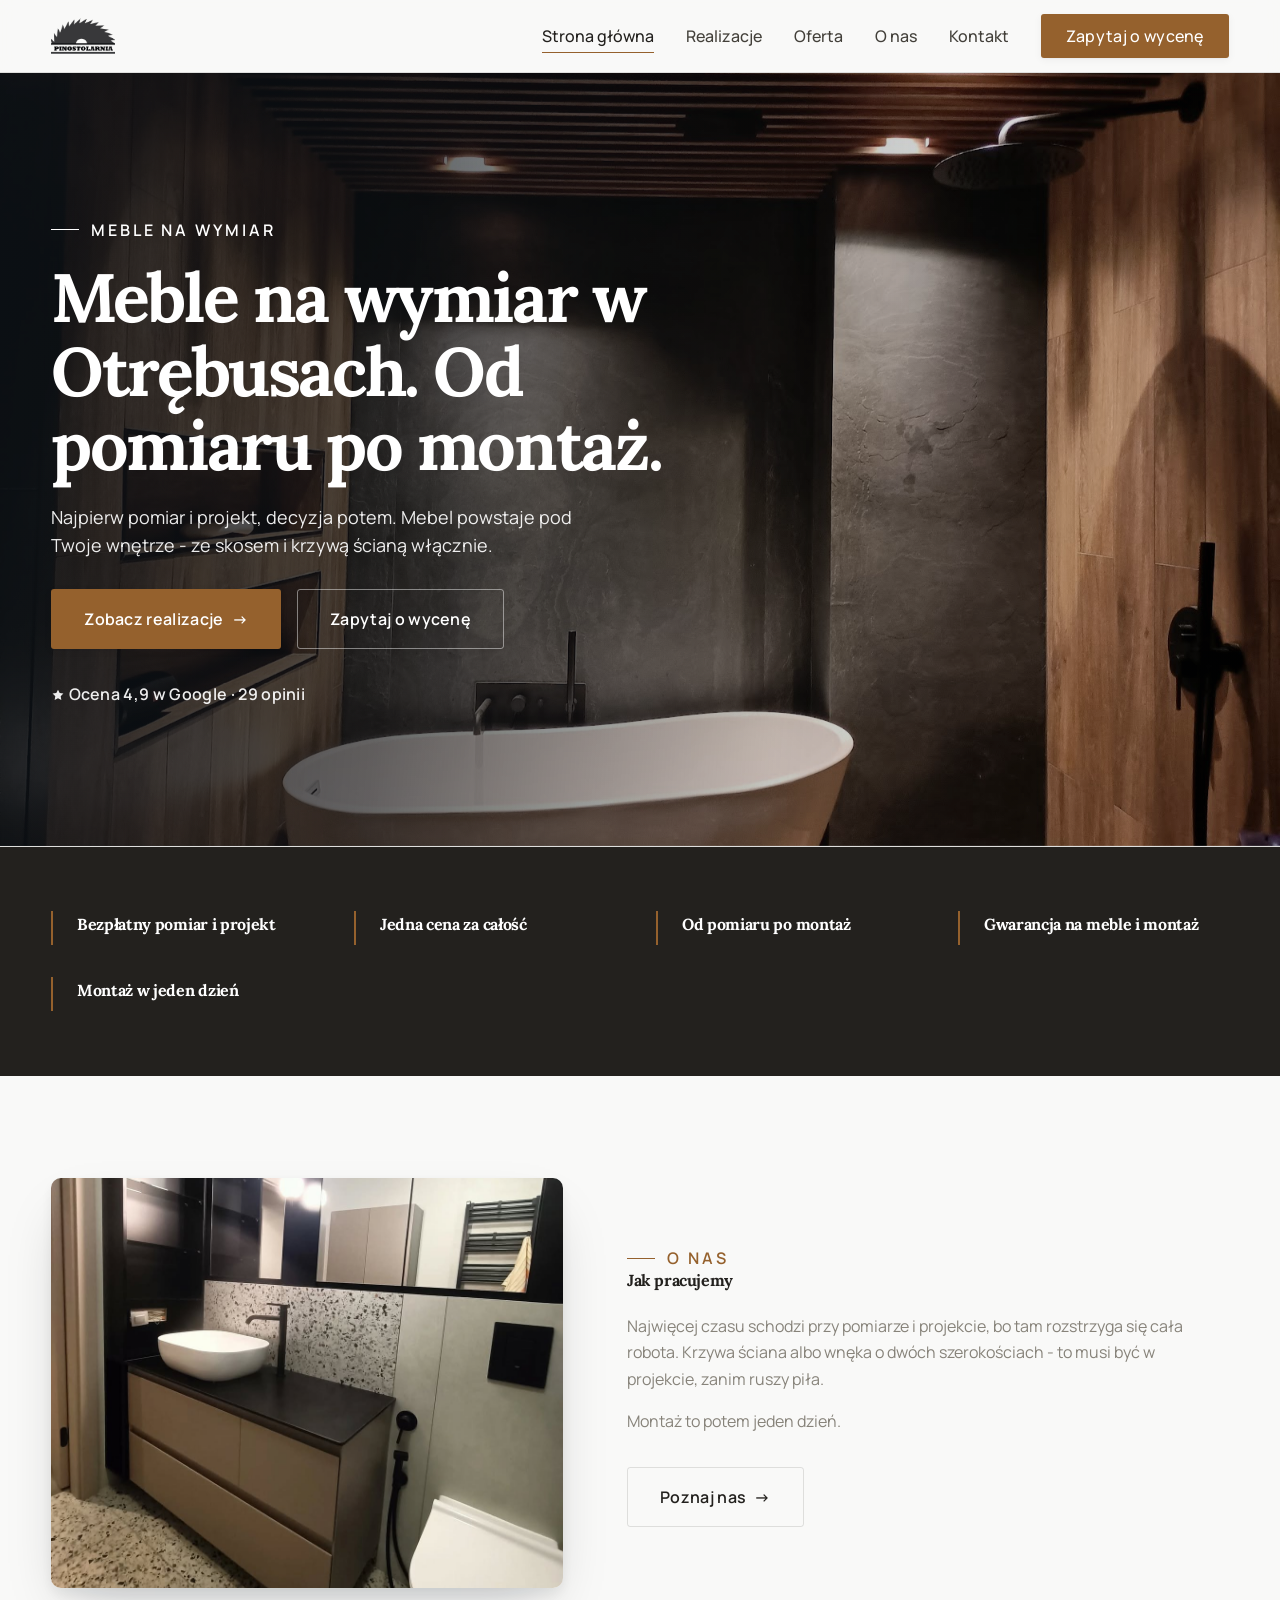
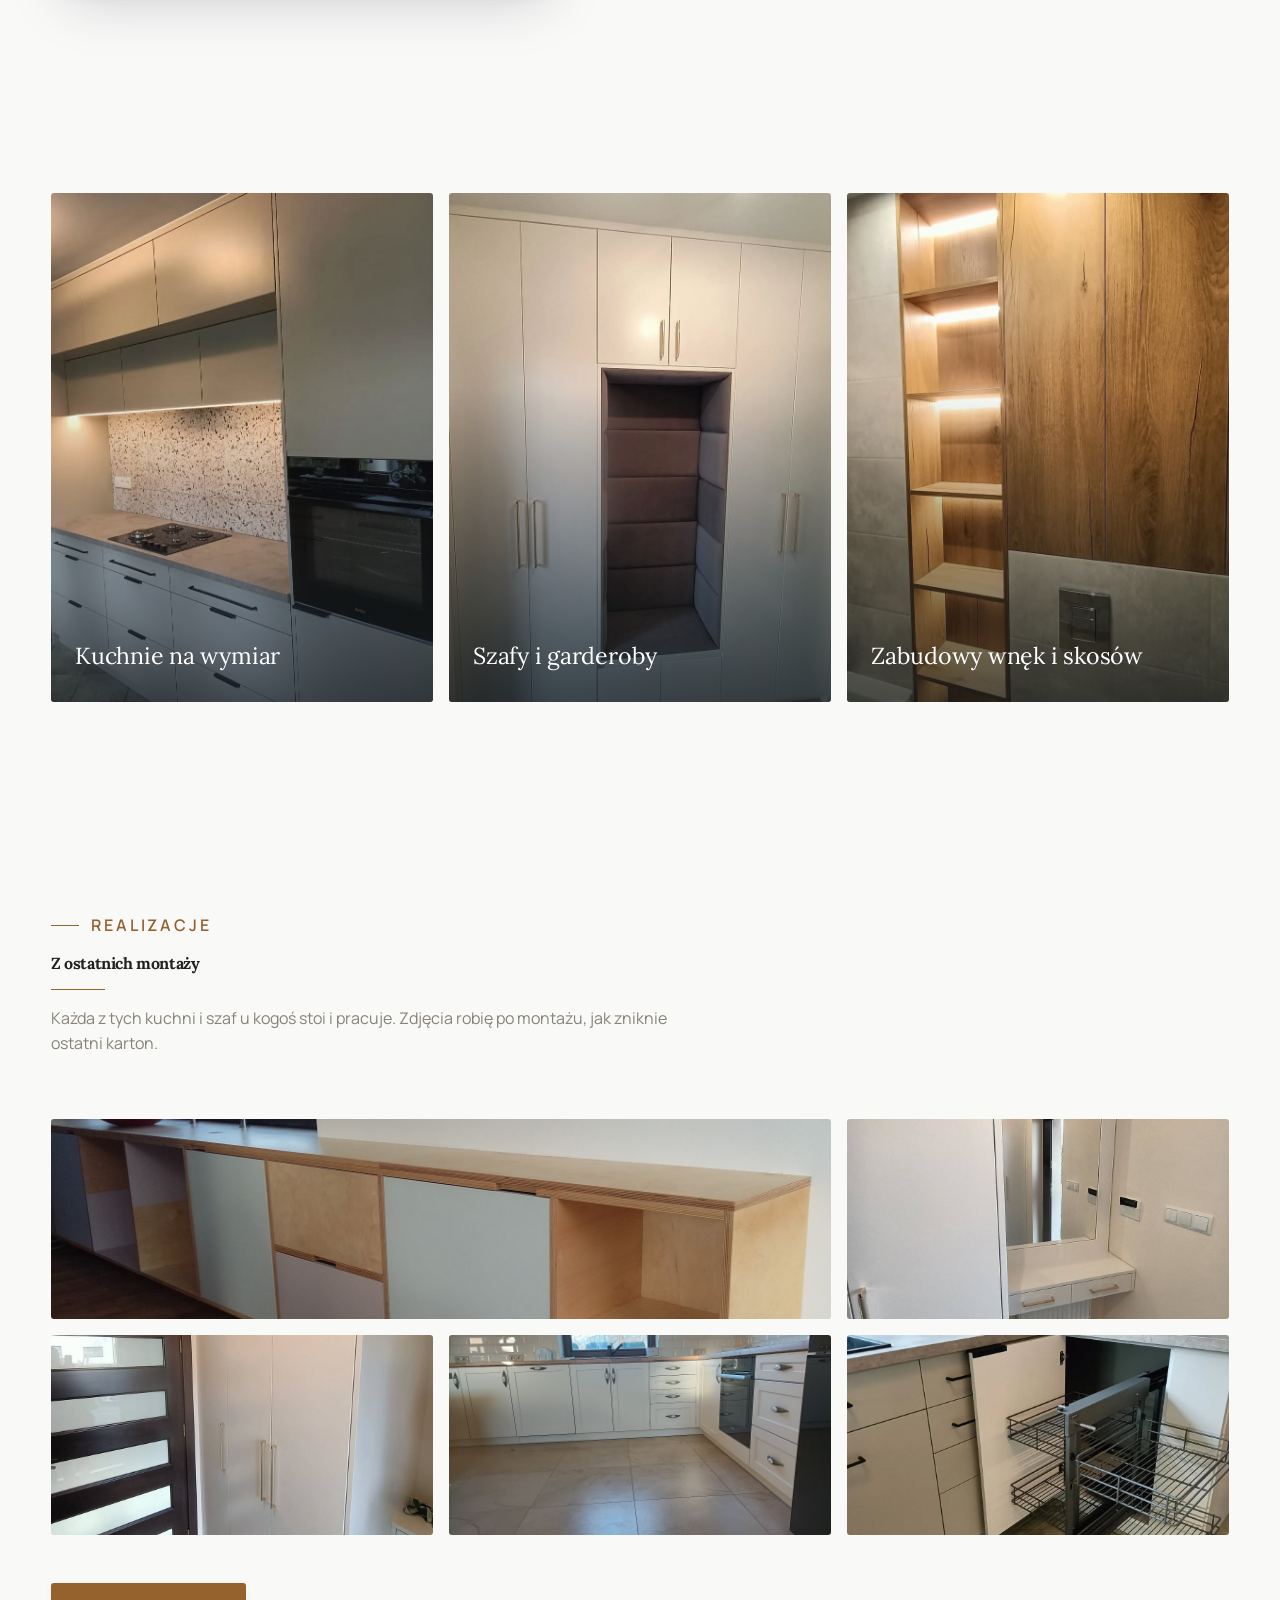
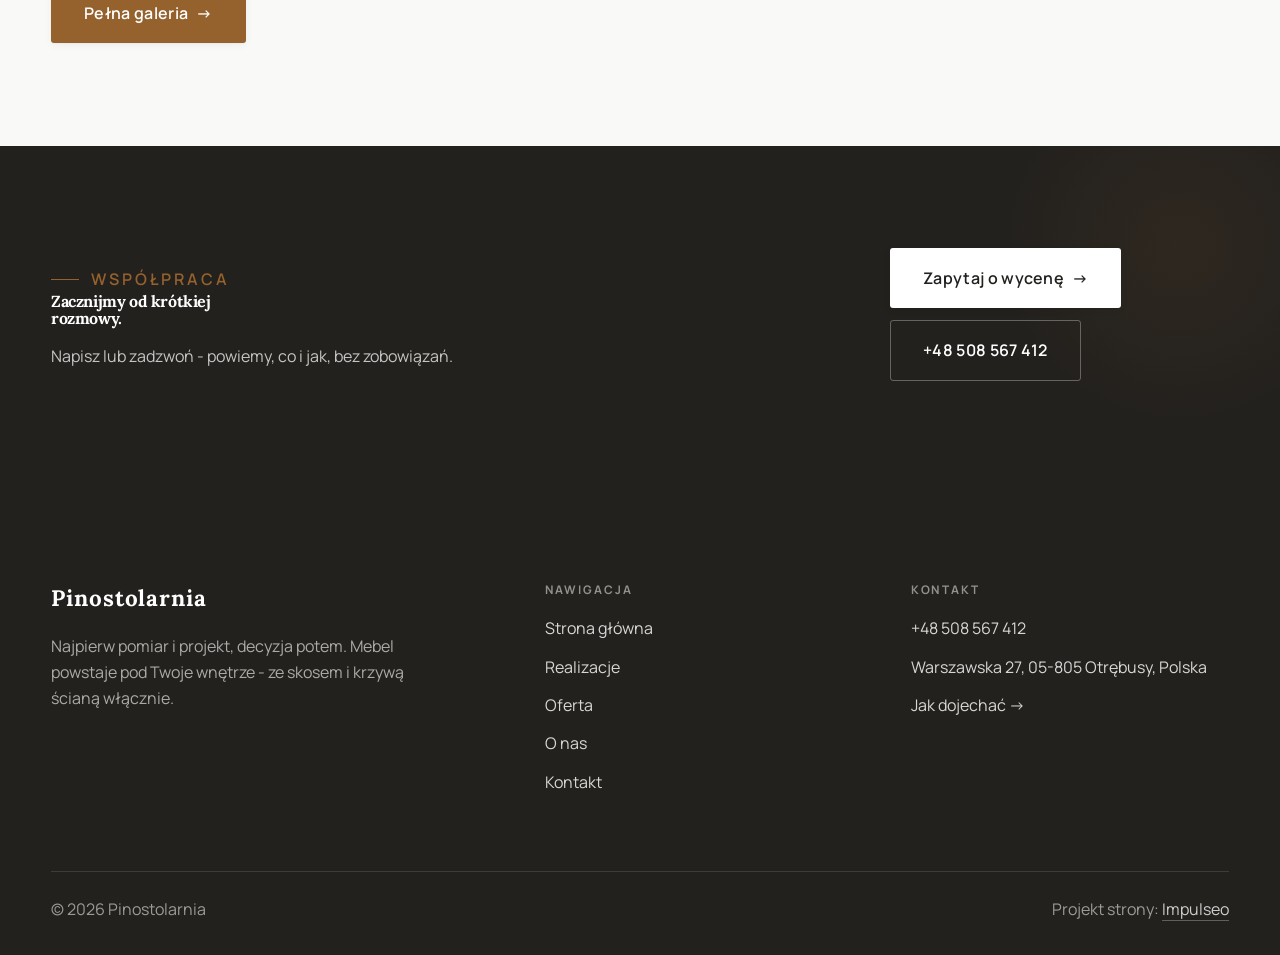
==== commit a87fddd1: "Sekcja o nas: nagłówek dopasowany do treści Nad akapitem o pomiarze i projekcie stał nagłówek „Kto t" ====
--- a/index.html
+++ b/index.html
@@ -55,8 +55,8 @@
   <div class="wrap split">
     <div class="split-art reveal"><img src="img/g1.jpg" alt="Pinostolarnia - realizacja" loading="lazy"></div>
     <div class="split-copy reveal">
-      <span class="eyebrow">Kim jesteśmy</span>
-      <h2>Kto to robi</h2>
+      <span class="eyebrow">O nas</span>
+      <h2>Jak pracujemy</h2>
       <p class="muted">Najwięcej czasu schodzi przy pomiarze i projekcie, bo tam rozstrzyga się cała robota. Krzywa ściana albo wnęka o dwóch szerokościach - to musi być w projekcie, zanim ruszy piła.</p>
       <p class="muted">Montaż to potem jeden dzień.</p>
       <a href="o-nas.html" class="btn btn-ghost">Poznaj nas <span class="arr">→</span></a>
